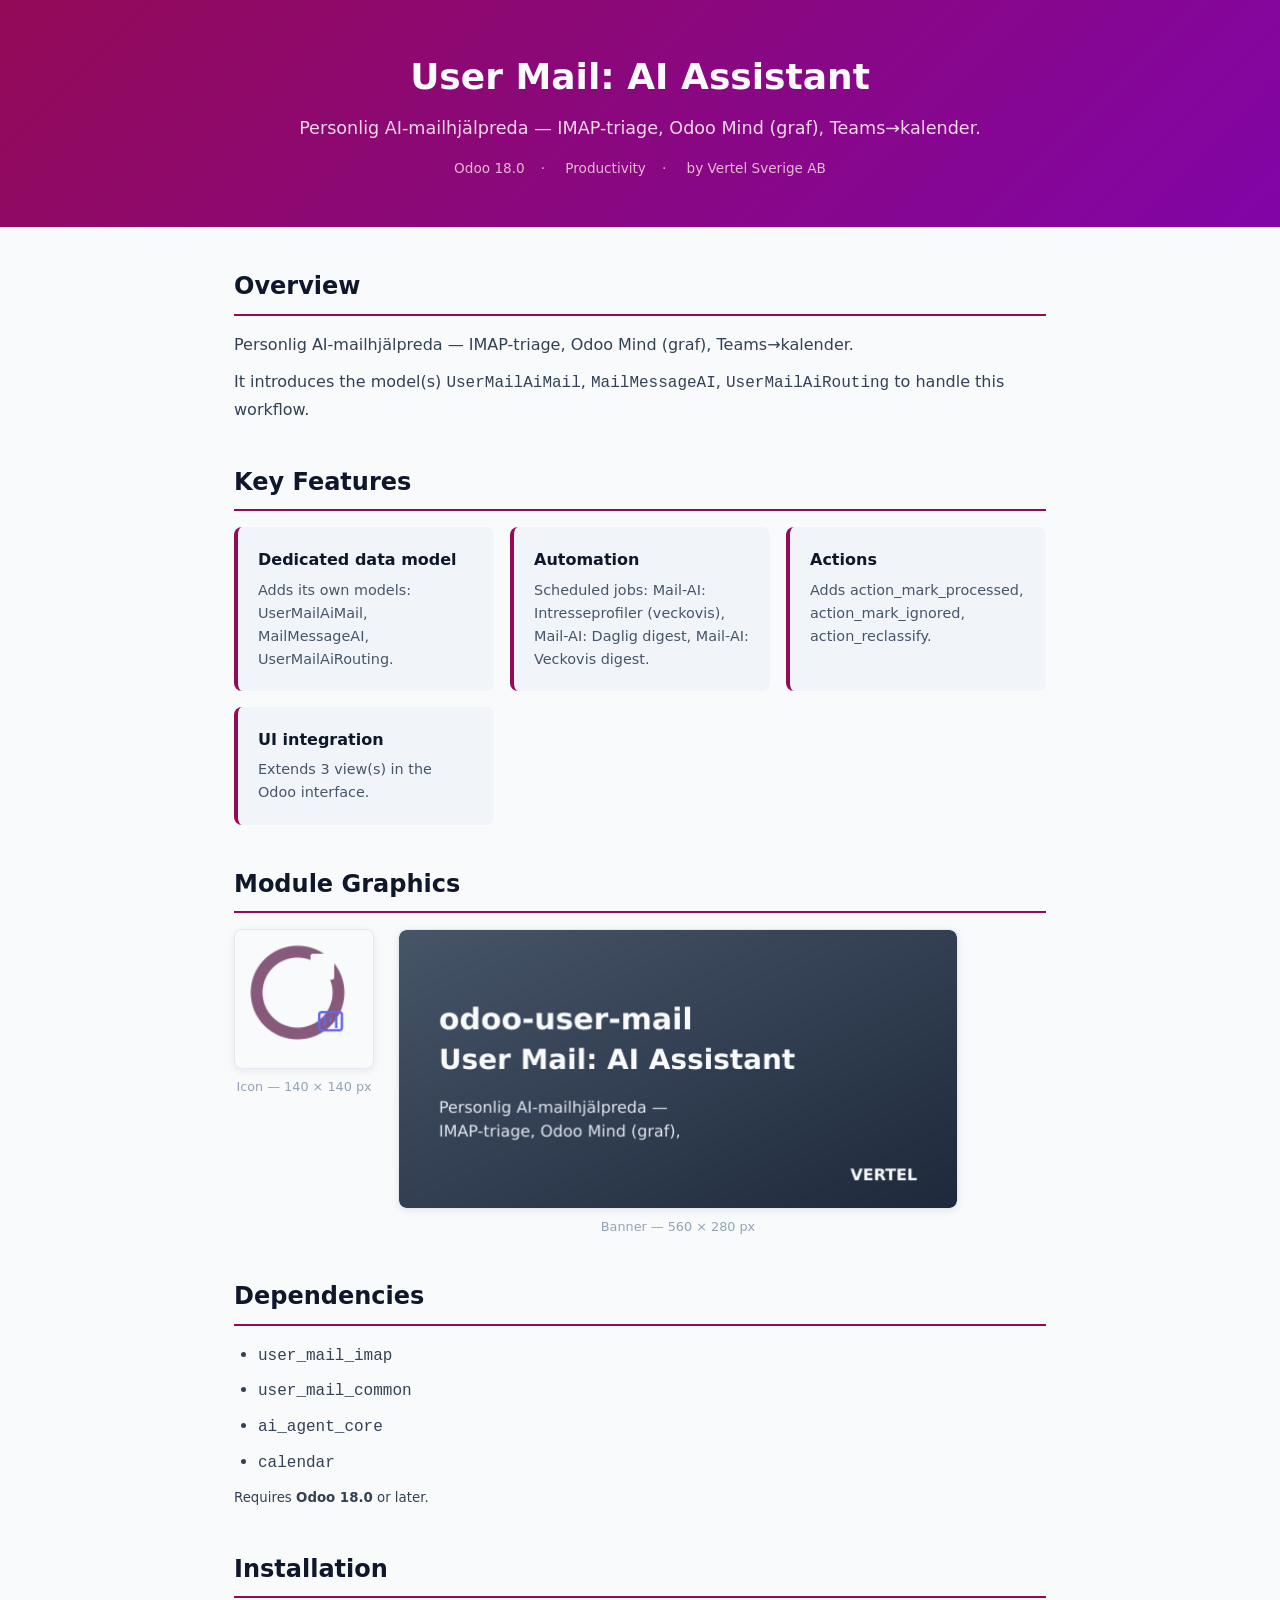
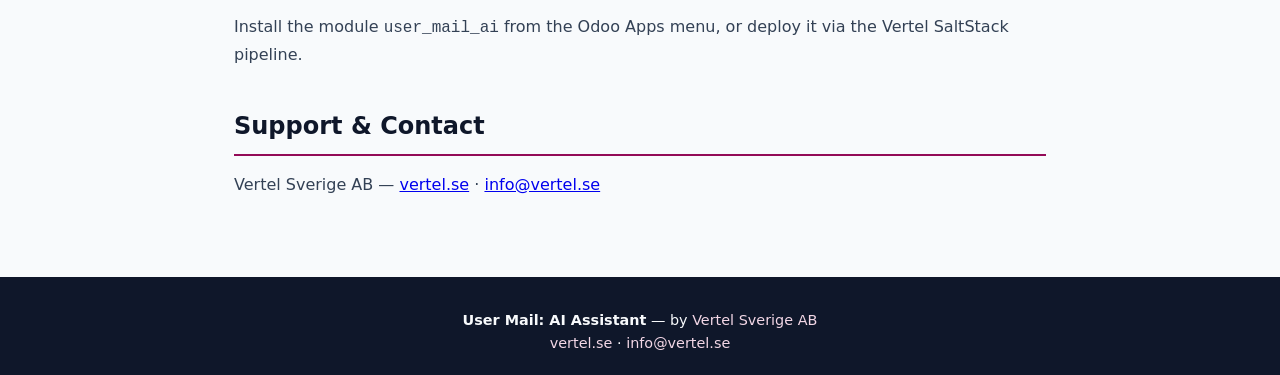
==== user_mail_ai/static/description/index.html @ f74fce99 "T/11637: manifest (version/summary/description) + index.html polish - version -> Odoo-standard 18.0." ====
<!DOCTYPE html>
<html lang="en">
<head>
  <meta charset="UTF-8">
  <meta name="viewport" content="width=device-width, initial-scale=1.0">
  <title>User Mail: AI Assistant &mdash; Vertel for Odoo</title>
  <style>
    :root { --navy:#0F172A; --darkBg:#1E293B; --white:#F8FAFC; --gray:#94A3B8;
             --lightGray:#E2E8F0; --brand:#930a57; --brand2:#8105a7; }
    * { margin:0; padding:0; box-sizing:border-box; }
    body { font-family:Inter,system-ui,-apple-system,sans-serif; color:var(--darkBg);
            background:var(--white); line-height:1.6; }
    .hero { background:linear-gradient(135deg,var(--brand),var(--brand2)); color:var(--white);
             padding:48px 32px; text-align:center; }
    .hero h1 { font-size:2.25rem; font-weight:800; margin-bottom:8px; }
    .hero .subtitle { font-size:1.1rem; color:#f3d7e6; }
    .hero .meta { margin-top:16px; font-size:0.85rem; color:#e8b8d2; }
    .hero .meta span { margin:0 8px; }
    .container { max-width:860px; margin:0 auto; padding:40px 24px; }
    section { margin-bottom:40px; }
    section h2 { font-size:1.5rem; font-weight:700; color:var(--navy);
                  margin-bottom:16px; padding-bottom:8px; border-bottom:2px solid var(--brand); }
    section p, section li { font-size:1rem; color:#334155; }
    section p { margin-bottom:12px; }
    section ul { padding-left:24px; }
    section li { margin-bottom:8px; }
    .feature-grid { display:grid; grid-template-columns:repeat(auto-fit,minmax(240px,1fr));
                     gap:16px; margin-top:16px; }
    .feature-card { background:#F1F5F9; border-radius:8px; padding:20px;
                     border-left:4px solid var(--brand); }
    .feature-card h4 { font-size:1rem; font-weight:600; color:var(--navy); margin-bottom:6px; }
    .feature-card p { font-size:0.9rem; color:#475569; margin:0; }
    .screenshots { display:flex; flex-wrap:wrap; gap:24px; align-items:flex-start; }
    .screenshots figure { margin:0; text-align:center; }
    .screenshots img { display:block; border-radius:8px;
                        box-shadow:0 2px 8px rgba(0,0,0,0.08);
                        border:1px solid var(--lightGray); }
    .screenshots figcaption { margin-top:8px; font-size:0.8rem; color:var(--gray); }
    footer { background:var(--navy); color:var(--white); text-align:center;
              padding:32px 24px; font-size:0.9rem; }
    footer a { color:#f3d7e6; text-decoration:none; }
  </style>
</head>
<body>
<div class="hero">
  <h1>User Mail: AI Assistant</h1>
  <p class="subtitle">Personlig AI-mailhjälpreda — IMAP-triage, Odoo Mind (graf), Teams→kalender.</p>
  <div class="meta">
    <span>Odoo 18.0</span><span>&middot;</span>
    <span>Productivity</span><span>&middot;</span>
    <span>by Vertel Sverige AB</span>
  </div>
</div>
<div class="container">
  <section id="overview">
    <h2>Overview</h2>
    <p>Personlig AI-mailhjälpreda — IMAP-triage, Odoo Mind (graf), Teams→kalender.</p>
    <p>It introduces the model(s) <code>UserMailAiMail</code>, <code>MailMessageAI</code>, <code>UserMailAiRouting</code> to handle this workflow.</p>
  </section>
  <section id="features">
    <h2>Key Features</h2>
    <div class="feature-grid">
      <div class="feature-card"><h4>Dedicated data model</h4><p>Adds its own models: UserMailAiMail, MailMessageAI, UserMailAiRouting.</p></div>
      <div class="feature-card"><h4>Automation</h4><p>Scheduled jobs: Mail-AI: Intresseprofiler (veckovis), Mail-AI: Daglig digest, Mail-AI: Veckovis digest.</p></div>
      <div class="feature-card"><h4>Actions</h4><p>Adds action_mark_processed, action_mark_ignored, action_reclassify.</p></div>
      <div class="feature-card"><h4>UI integration</h4><p>Extends 3 view(s) in the Odoo interface.</p></div>
    </div>
  </section>
  <section id="screenshots">
    <h2>Module Graphics</h2>
    <div class="screenshots">
      <figure>
        <img src="icon.png" alt="User Mail: AI Assistant icon" width="140" height="140">
        <figcaption>Icon &mdash; 140 &times; 140 px</figcaption>
      </figure>
      <figure>
        <img src="banner.png" alt="User Mail: AI Assistant banner" width="560" height="280">
        <figcaption>Banner &mdash; 560 &times; 280 px</figcaption>
      </figure>
    </div>
  </section>
  <section id="dependencies">
    <h2>Dependencies</h2>
    <ul><li><code>user_mail_imap</code></li><li><code>user_mail_common</code></li><li><code>ai_agent_core</code></li><li><code>calendar</code></li></ul>
    <p><small>Requires <strong>Odoo 18.0</strong> or later.</small></p>
  </section>
  <section id="installation">
    <h2>Installation</h2>
    <p>Install the module <code>user_mail_ai</code> from the Odoo Apps menu,
       or deploy it via the Vertel SaltStack pipeline.</p>
  </section>
  <section id="support">
    <h2>Support &amp; Contact</h2>
    <p>Vertel Sverige AB &mdash; <a href="https://vertel.se">vertel.se</a> &middot;
       <a href="mailto:info@vertel.se">info@vertel.se</a></p>
  </section>
</div>
<footer>
  <p><strong>User Mail: AI Assistant</strong> &mdash; by <a href="https://vertel.se">Vertel Sverige AB</a></p>
  <p><a href="https://vertel.se">vertel.se</a> &middot;
     <a href="mailto:info@vertel.se">info@vertel.se</a></p>
</footer>
</body>
</html>
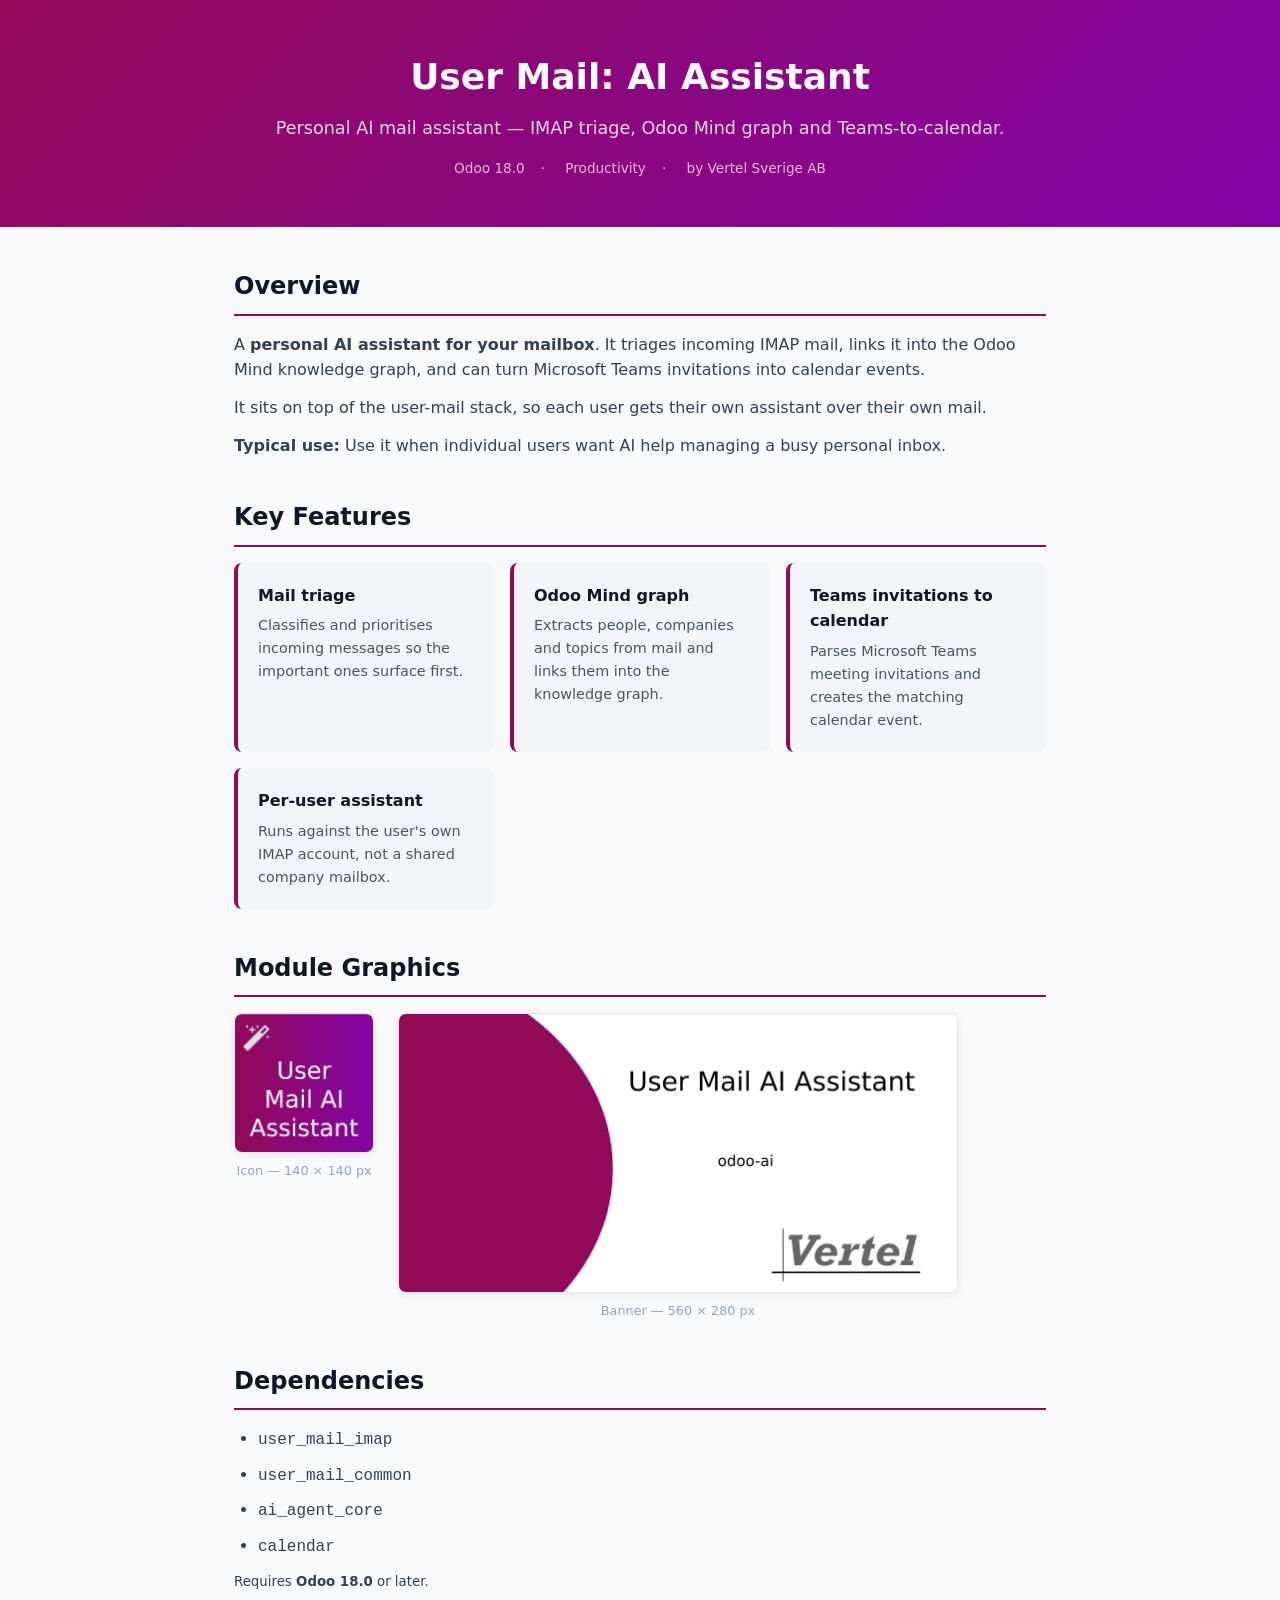
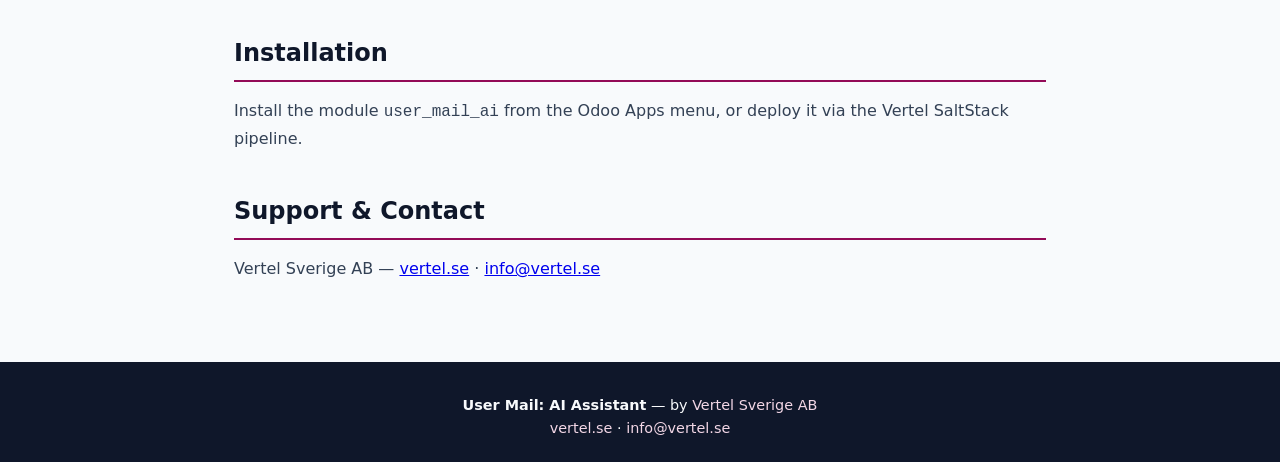
==== commit 14554b06: "[18.0][IMP] user_mail_imap,user_mail_ai: IMAP-credentials i Min profil + minnessynk mail-credentials" ====
--- a/user_mail_ai/static/description/index.html
+++ b/user_mail_ai/static/description/index.html
@@ -44,7 +44,7 @@
 <body>
 <div class="hero">
   <h1>User Mail: AI Assistant</h1>
-  <p class="subtitle">Personlig AI-mailhjälpreda — IMAP-triage, Odoo Mind (graf), Teams→kalender.</p>
+  <p class="subtitle">Personal AI mail assistant — IMAP triage, Odoo Mind graph and Teams-to-calendar.</p>
   <div class="meta">
     <span>Odoo 18.0</span><span>&middot;</span>
     <span>Productivity</span><span>&middot;</span>
@@ -54,16 +54,17 @@
 <div class="container">
   <section id="overview">
     <h2>Overview</h2>
-    <p>Personlig AI-mailhjälpreda — IMAP-triage, Odoo Mind (graf), Teams→kalender.</p>
-    <p>It introduces the model(s) <code>UserMailAiMail</code>, <code>MailMessageAI</code>, <code>UserMailAiRouting</code> to handle this workflow.</p>
+    <p>A <b>personal AI assistant for your mailbox</b>. It triages incoming IMAP mail, links it into the Odoo Mind knowledge graph, and can turn Microsoft Teams invitations into calendar events.</p>
+    <p>It sits on top of the user-mail stack, so each user gets their own assistant over their own mail.</p>
+    <p><strong>Typical use:</strong> Use it when individual users want AI help managing a busy personal inbox.</p>
   </section>
   <section id="features">
     <h2>Key Features</h2>
     <div class="feature-grid">
-      <div class="feature-card"><h4>Dedicated data model</h4><p>Adds its own models: UserMailAiMail, MailMessageAI, UserMailAiRouting.</p></div>
-      <div class="feature-card"><h4>Automation</h4><p>Scheduled jobs: Mail-AI: Intresseprofiler (veckovis), Mail-AI: Daglig digest, Mail-AI: Veckovis digest.</p></div>
-      <div class="feature-card"><h4>Actions</h4><p>Adds action_mark_processed, action_mark_ignored, action_reclassify.</p></div>
-      <div class="feature-card"><h4>UI integration</h4><p>Extends 3 view(s) in the Odoo interface.</p></div>
+      <div class="feature-card"><h4>Mail triage</h4><p>Classifies and prioritises incoming messages so the important ones surface first.</p></div>
+      <div class="feature-card"><h4>Odoo Mind graph</h4><p>Extracts people, companies and topics from mail and links them into the knowledge graph.</p></div>
+      <div class="feature-card"><h4>Teams invitations to calendar</h4><p>Parses Microsoft Teams meeting invitations and creates the matching calendar event.</p></div>
+      <div class="feature-card"><h4>Per-user assistant</h4><p>Runs against the user's own IMAP account, not a shared company mailbox.</p></div>
     </div>
   </section>
   <section id="screenshots">
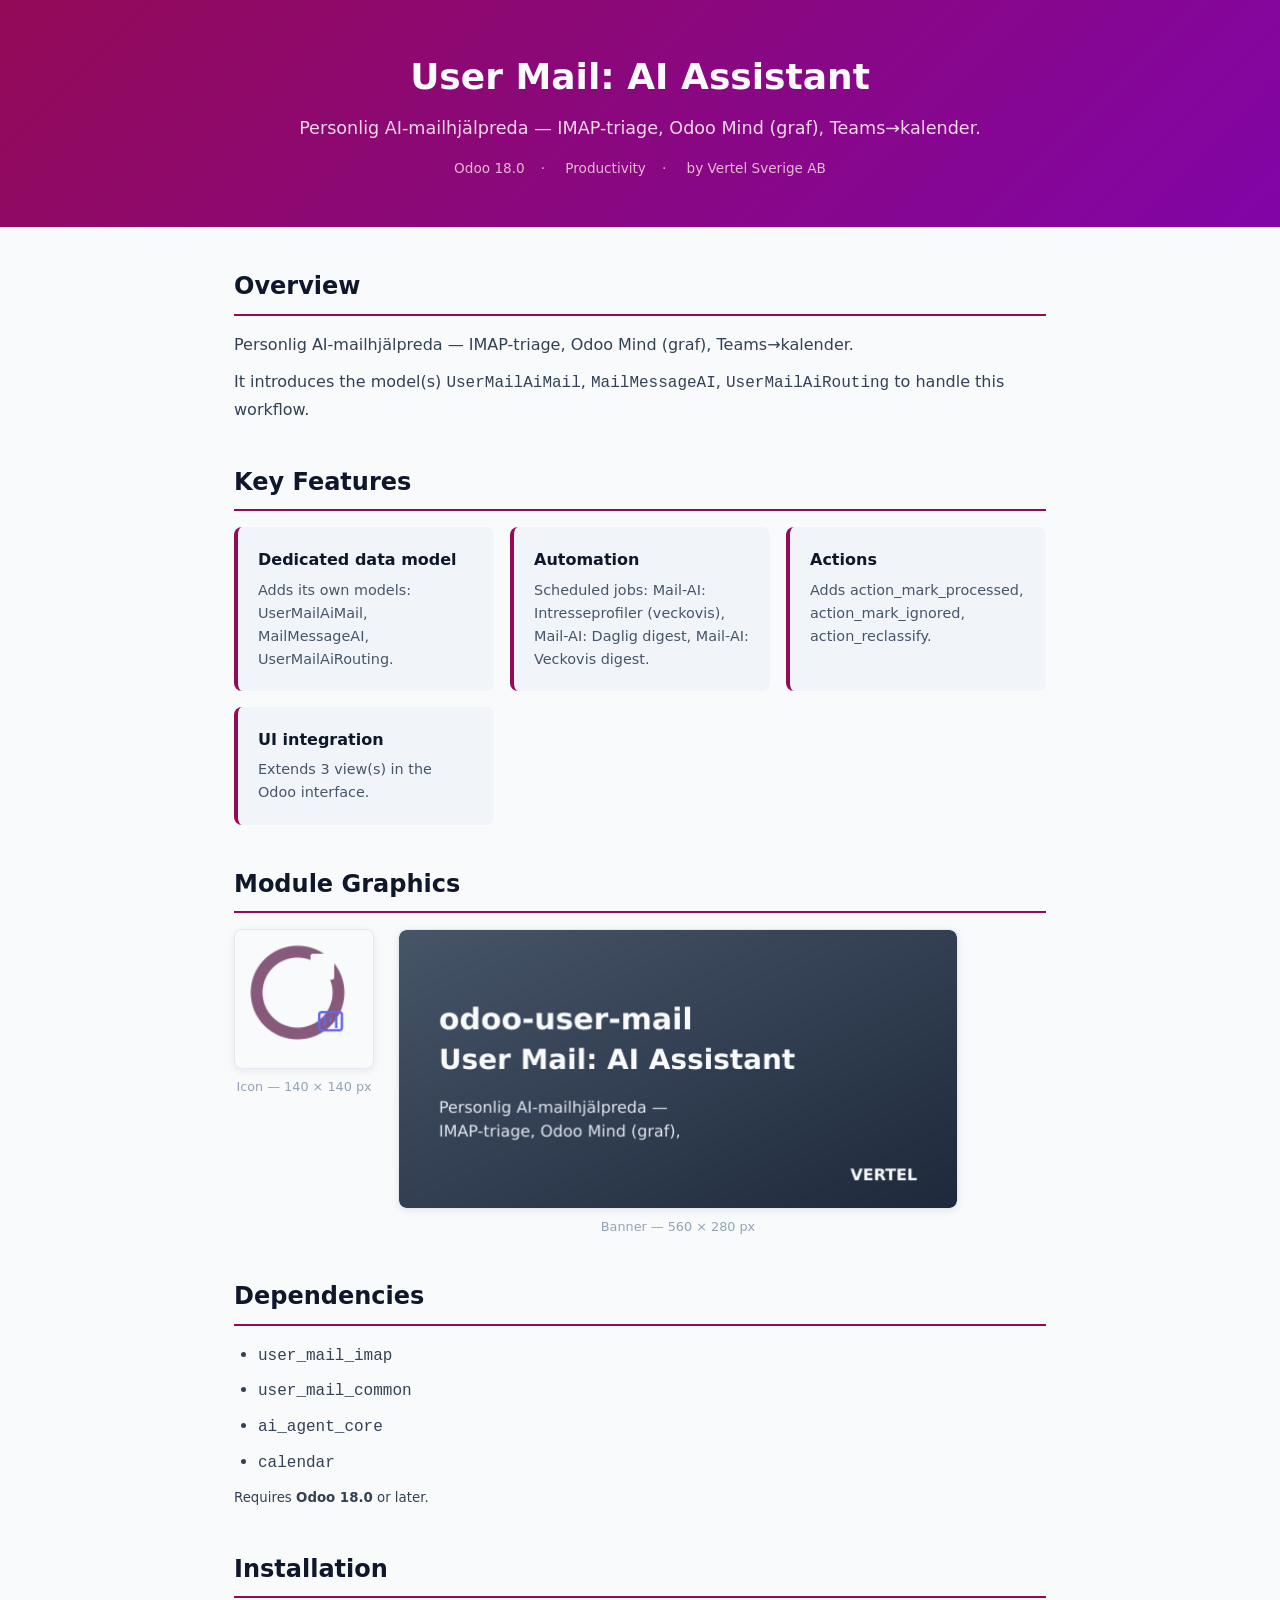
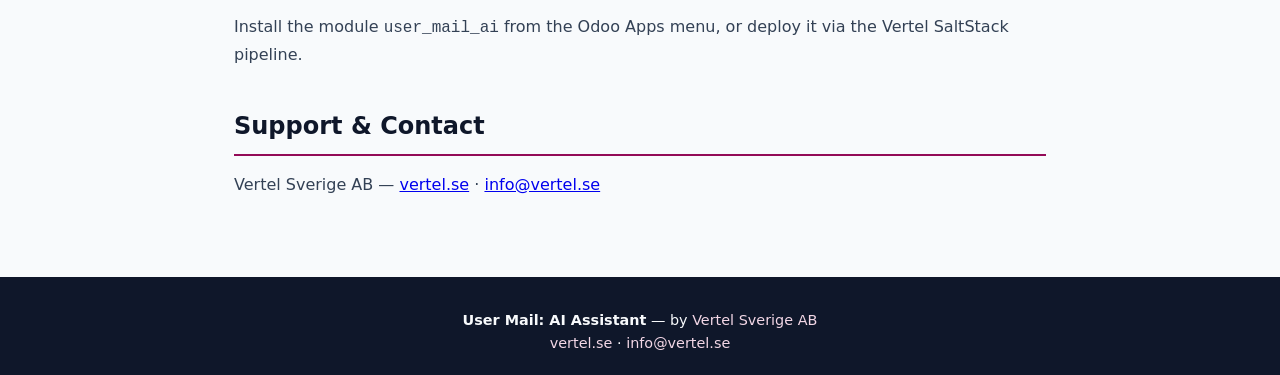
==== commit 6f975297: "Merge remote-tracking branch 'origin/18.0' into 18.0 # Conflicts: #	user_mail_ai/static/description/" ====
--- a/user_mail_ai/static/description/index.html
+++ b/user_mail_ai/static/description/index.html
@@ -44,7 +44,7 @@
 <body>
 <div class="hero">
   <h1>User Mail: AI Assistant</h1>
-  <p class="subtitle">Personal AI mail assistant — IMAP triage, Odoo Mind graph and Teams-to-calendar.</p>
+  <p class="subtitle">Personlig AI-mailhjälpreda — IMAP-triage, Odoo Mind (graf), Teams→kalender.</p>
   <div class="meta">
     <span>Odoo 18.0</span><span>&middot;</span>
     <span>Productivity</span><span>&middot;</span>
@@ -54,17 +54,16 @@
 <div class="container">
   <section id="overview">
     <h2>Overview</h2>
-    <p>A <b>personal AI assistant for your mailbox</b>. It triages incoming IMAP mail, links it into the Odoo Mind knowledge graph, and can turn Microsoft Teams invitations into calendar events.</p>
-    <p>It sits on top of the user-mail stack, so each user gets their own assistant over their own mail.</p>
-    <p><strong>Typical use:</strong> Use it when individual users want AI help managing a busy personal inbox.</p>
+    <p>Personlig AI-mailhjälpreda — IMAP-triage, Odoo Mind (graf), Teams→kalender.</p>
+    <p>It introduces the model(s) <code>UserMailAiMail</code>, <code>MailMessageAI</code>, <code>UserMailAiRouting</code> to handle this workflow.</p>
   </section>
   <section id="features">
     <h2>Key Features</h2>
     <div class="feature-grid">
-      <div class="feature-card"><h4>Mail triage</h4><p>Classifies and prioritises incoming messages so the important ones surface first.</p></div>
-      <div class="feature-card"><h4>Odoo Mind graph</h4><p>Extracts people, companies and topics from mail and links them into the knowledge graph.</p></div>
-      <div class="feature-card"><h4>Teams invitations to calendar</h4><p>Parses Microsoft Teams meeting invitations and creates the matching calendar event.</p></div>
-      <div class="feature-card"><h4>Per-user assistant</h4><p>Runs against the user's own IMAP account, not a shared company mailbox.</p></div>
+      <div class="feature-card"><h4>Dedicated data model</h4><p>Adds its own models: UserMailAiMail, MailMessageAI, UserMailAiRouting.</p></div>
+      <div class="feature-card"><h4>Automation</h4><p>Scheduled jobs: Mail-AI: Intresseprofiler (veckovis), Mail-AI: Daglig digest, Mail-AI: Veckovis digest.</p></div>
+      <div class="feature-card"><h4>Actions</h4><p>Adds action_mark_processed, action_mark_ignored, action_reclassify.</p></div>
+      <div class="feature-card"><h4>UI integration</h4><p>Extends 3 view(s) in the Odoo interface.</p></div>
     </div>
   </section>
   <section id="screenshots">
